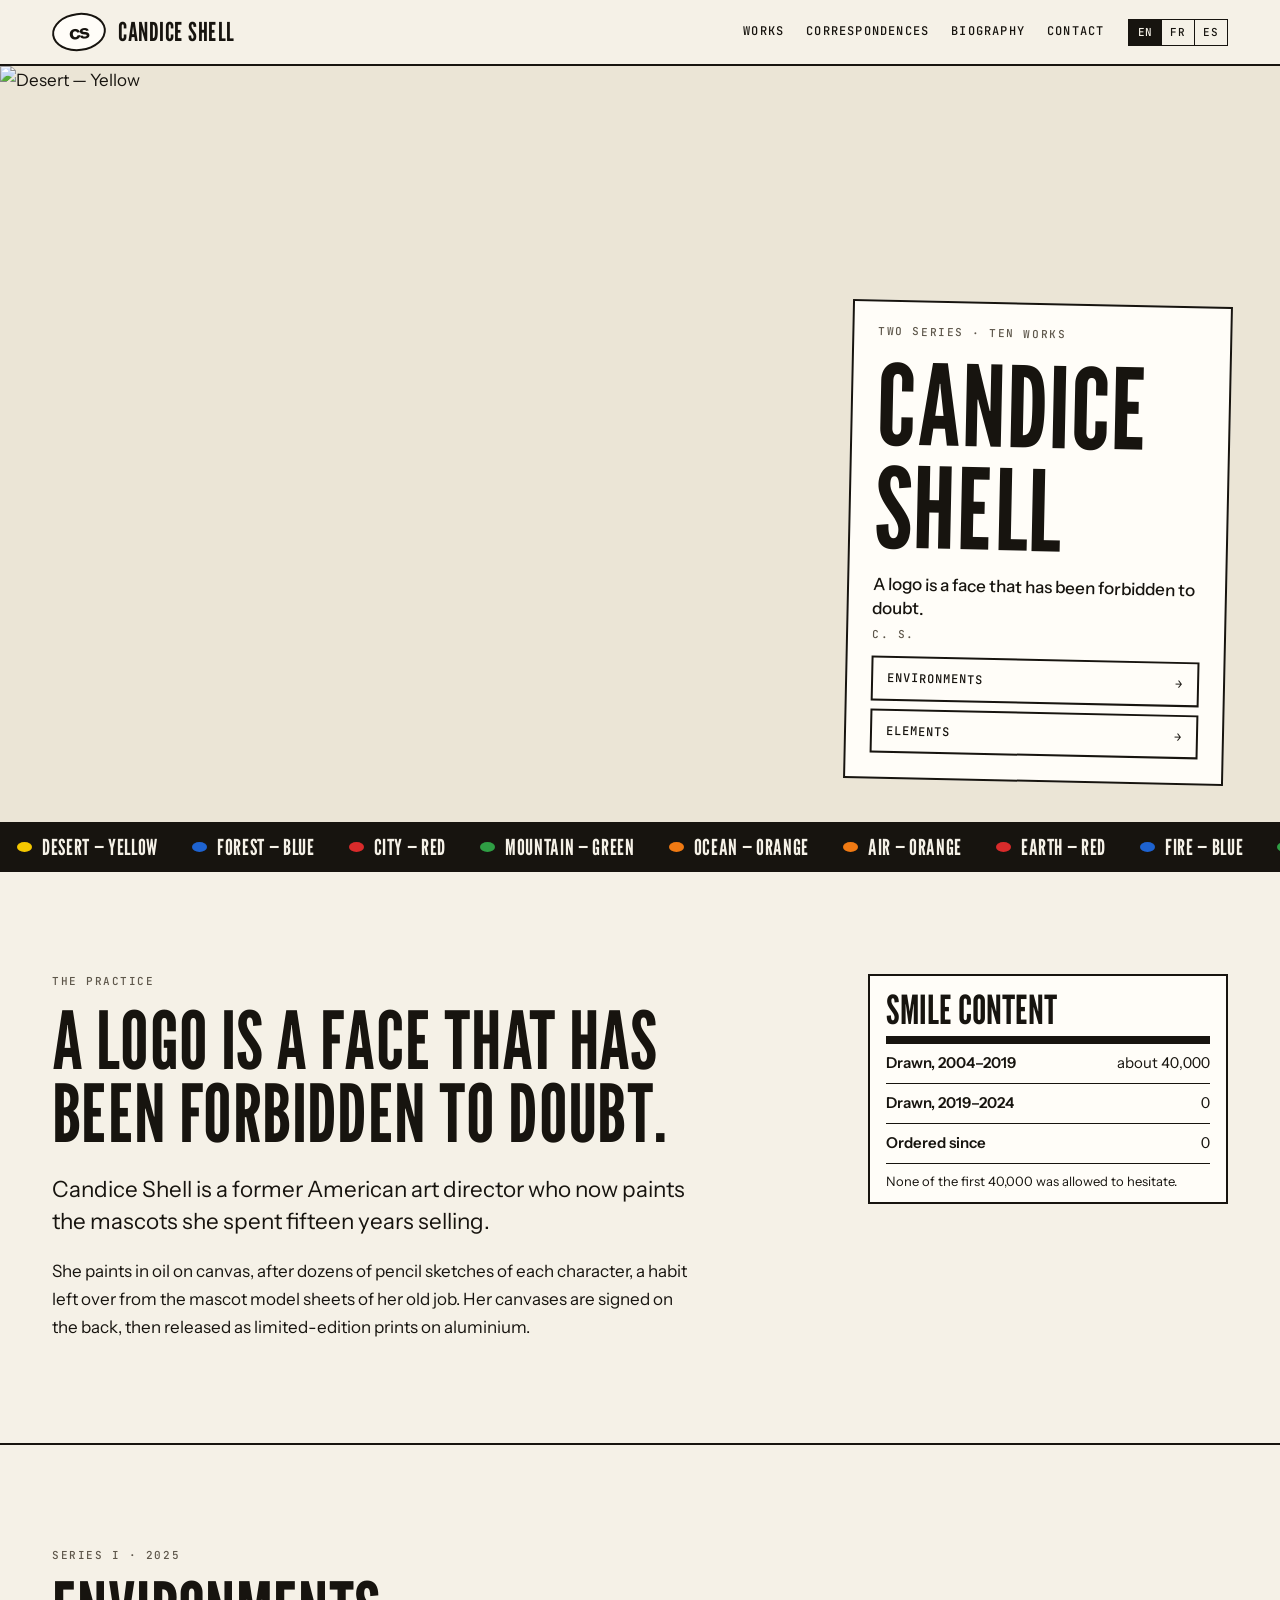
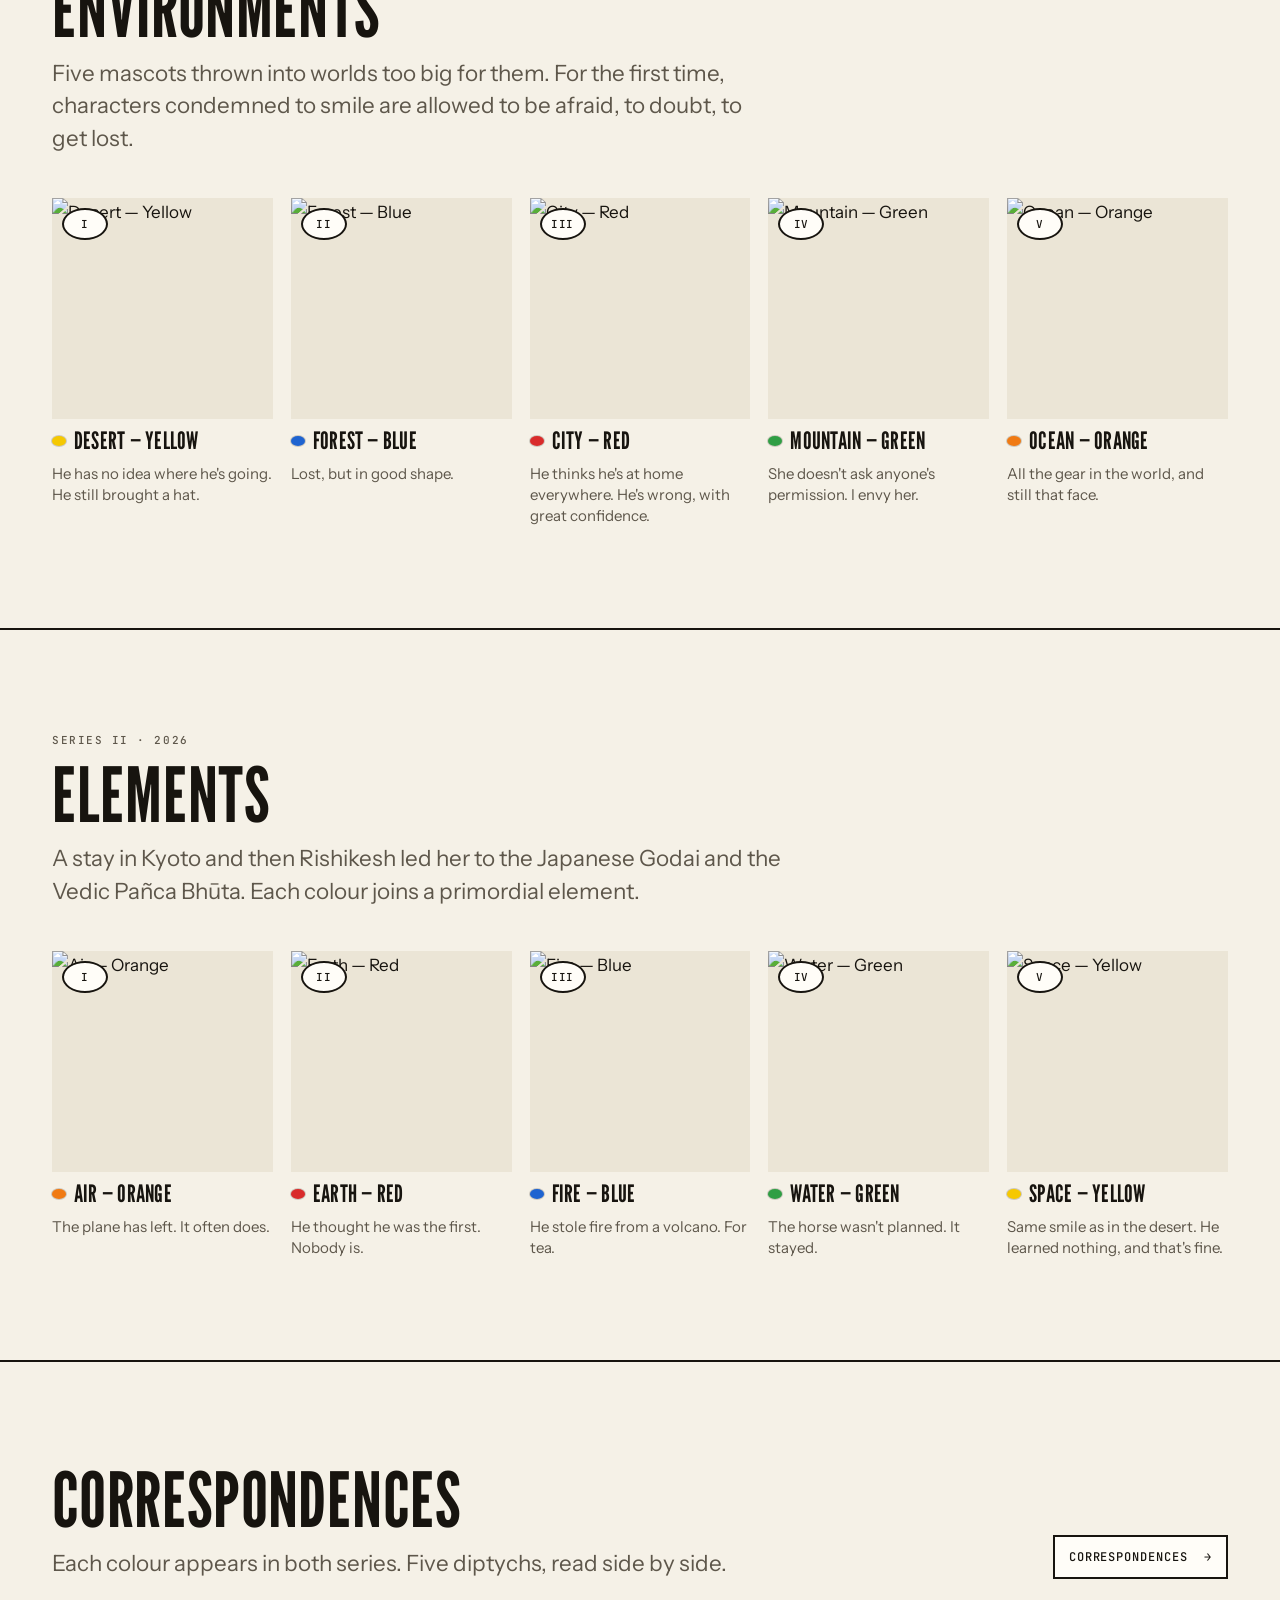
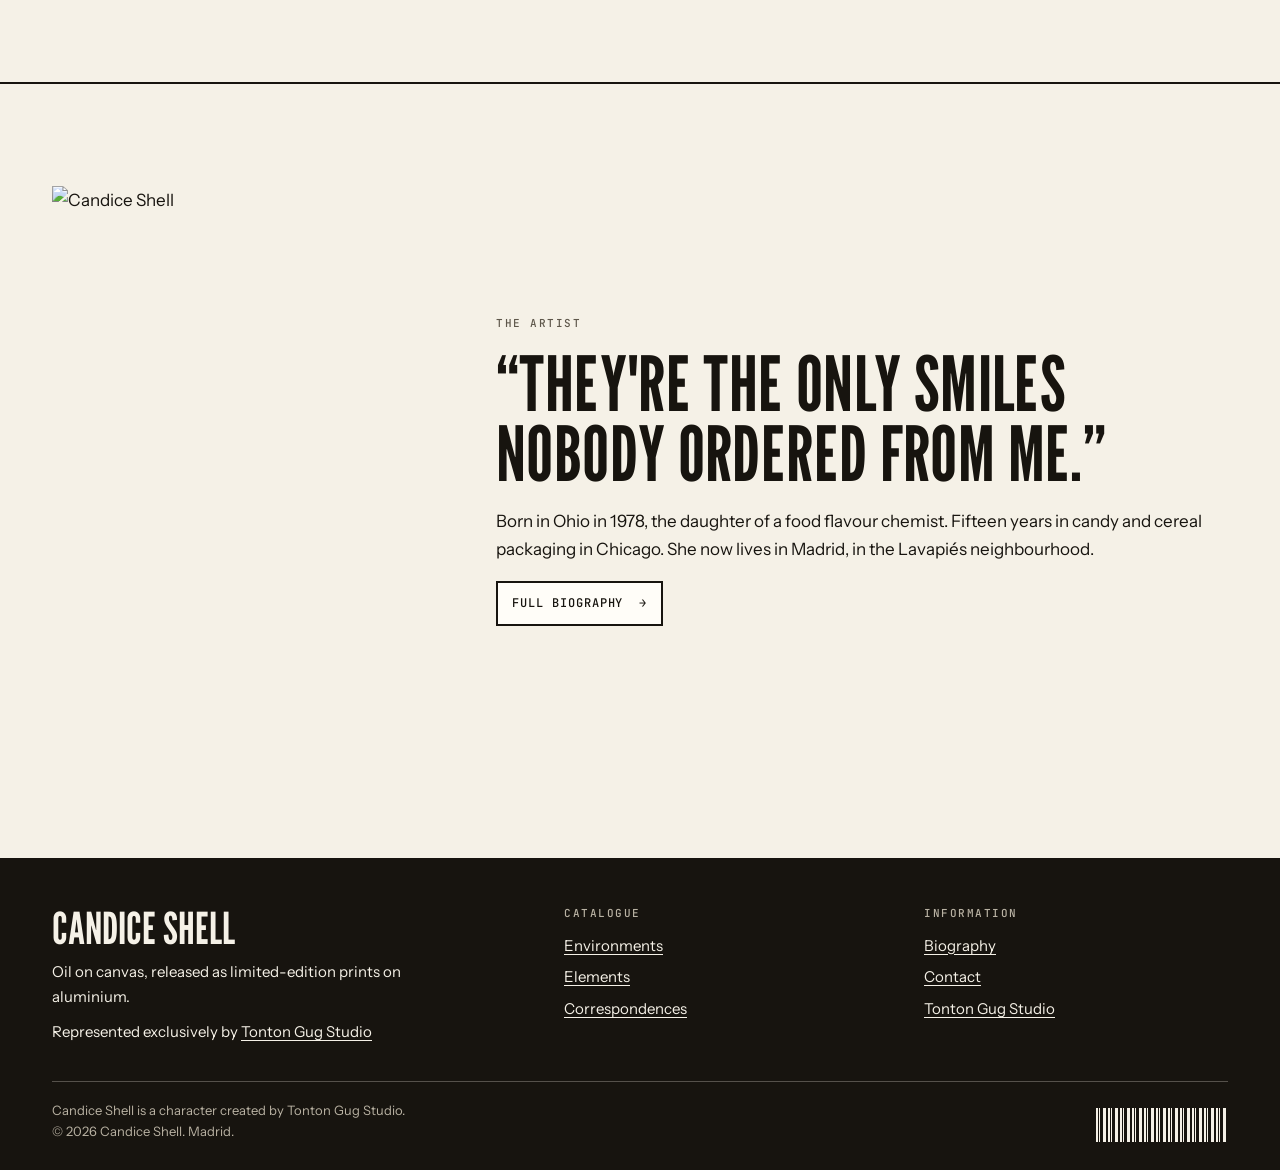
==== index.html @ 11816921 "Add Candice Shell site: pages, styles, translations" ====
<!doctype html>
<html lang="en" data-title="site.name">
<head>
<meta charset="utf-8">
<meta name="viewport" content="width=device-width, initial-scale=1, viewport-fit=cover">
<meta name="claude:viewport-fit-sides" content="cover">
<title>Candice Shell</title>
<meta name="description" content="Candice Shell is a former American art director who now paints the mascots she spent fifteen years selling.">
<link rel="canonical" href="https://candice-shell.vercel.app/">
<meta property="og:type" content="website">
<meta property="og:url" content="https://candice-shell.vercel.app/">
<meta property="og:site_name" content="Candice Shell">
<meta property="og:title" content="Candice Shell">
<meta property="og:description" content="Candice Shell is a former American art director who now paints the mascots she spent fifteen years selling.">
<meta property="og:image" content="https://candice-shell.vercel.app/assets/works/desert.jpg">
<meta name="twitter:card" content="summary_large_image">
<link rel="icon" href="assets/favicon.svg" type="image/svg+xml">
<link rel="preconnect" href="https://fonts.googleapis.com">
<link rel="preconnect" href="https://fonts.gstatic.com" crossorigin>
<link rel="stylesheet" href="https://fonts.googleapis.com/css2?family=League+Gothic&family=Instrument+Sans:wght@400;500;600;700&family=Newsreader:ital,opsz,wght@1,6..72,400&family=JetBrains+Mono:wght@500&display=swap">
<link rel="stylesheet" href="site.css">
</head>
<body>
<header class="top"><div class="wrap top-in">
  <a class="brand" href="index.html"><span class="seal">cs</span><span class="brand-name">Candice Shell</span></a>
  <button class="menu-btn" type="button" aria-expanded="false" data-t="nav.menu">Menu</button>
  <nav class="nav" aria-label="Main">
    <a href="works.html" data-t="nav.works">Works</a>
    <a href="correspondences.html" data-t="nav.corr">Correspondences</a>
    <a href="biography.html" data-t="nav.bio">Biography</a>
    <a href="contact.html" data-t="nav.contact">Contact</a>
  </nav>
  <div class="langs" role="group" aria-label="Language">
    <button type="button" data-lang="en" aria-pressed="true">EN</button><button type="button" data-lang="fr" aria-pressed="false">FR</button><button type="button" data-lang="es" aria-pressed="false">ES</button>
  </div>
</div></header>
<main>
<section class="hero">
  <img class="hero-art" src="assets/works/desert.jpg" alt="Desert — Yellow" width="1600" height="1600">
  <div class="hero-label">
    <p class="label" data-t="home.kicker">Two series · ten works</p>
    <h1 class="display hero-name">Candice Shell</h1>
    <blockquote class="hero-quote" style="margin:0"><span id="hero-quote">I spent fifteen years drawing them a smile. The least I owed them was a fear.</span><footer>C. S.</footer></blockquote>
    <div class="hero-links">
      <a class="btn" href="#series-1"><span><span data-t="s1.name">Environments</span></span><span aria-hidden="true">→</span></a>
      <a class="btn" href="#series-2"><span><span data-t="s2.name">Elements</span></span><span aria-hidden="true">→</span></a>
    </div>
  </div>
</section>
<div class="strip" aria-hidden="true"><div class="strip-run"><div class="strip-set"><span style="--c:var(--yellow)"><i></i><b data-t="w.desert.t" style="font-weight:400">Desert — Yellow</b></span><span style="--c:var(--blue)"><i></i><b data-t="w.forest.t" style="font-weight:400">Forest — Blue</b></span><span style="--c:var(--red)"><i></i><b data-t="w.city.t" style="font-weight:400">City — Red</b></span><span style="--c:var(--green)"><i></i><b data-t="w.mountain.t" style="font-weight:400">Mountain — Green</b></span><span style="--c:var(--orange)"><i></i><b data-t="w.ocean.t" style="font-weight:400">Ocean — Orange</b></span><span style="--c:var(--orange)"><i></i><b data-t="w.air.t" style="font-weight:400">Air — Orange</b></span><span style="--c:var(--red)"><i></i><b data-t="w.earth.t" style="font-weight:400">Earth — Red</b></span><span style="--c:var(--blue)"><i></i><b data-t="w.fire.t" style="font-weight:400">Fire — Blue</b></span><span style="--c:var(--green)"><i></i><b data-t="w.water.t" style="font-weight:400">Water — Green</b></span><span style="--c:var(--yellow)"><i></i><b data-t="w.space.t" style="font-weight:400">Space — Yellow</b></span></div><div class="strip-set"><span style="--c:var(--yellow)"><i></i><b data-t="w.desert.t" style="font-weight:400">Desert — Yellow</b></span><span style="--c:var(--blue)"><i></i><b data-t="w.forest.t" style="font-weight:400">Forest — Blue</b></span><span style="--c:var(--red)"><i></i><b data-t="w.city.t" style="font-weight:400">City — Red</b></span><span style="--c:var(--green)"><i></i><b data-t="w.mountain.t" style="font-weight:400">Mountain — Green</b></span><span style="--c:var(--orange)"><i></i><b data-t="w.ocean.t" style="font-weight:400">Ocean — Orange</b></span><span style="--c:var(--orange)"><i></i><b data-t="w.air.t" style="font-weight:400">Air — Orange</b></span><span style="--c:var(--red)"><i></i><b data-t="w.earth.t" style="font-weight:400">Earth — Red</b></span><span style="--c:var(--blue)"><i></i><b data-t="w.fire.t" style="font-weight:400">Fire — Blue</b></span><span style="--c:var(--green)"><i></i><b data-t="w.water.t" style="font-weight:400">Water — Green</b></span><span style="--c:var(--yellow)"><i></i><b data-t="w.space.t" style="font-weight:400">Space — Yellow</b></span></div></div></div>
<section class="band"><div class="wrap statement">
  <div>
    <p class="label" data-t="home.practice">The practice</p>
    <blockquote class="display" style="margin-top:14px"><span data-t="q2">A logo is a face that has been forbidden to doubt.</span></blockquote>
    <div class="prose"><p class="lead" data-t="home.lead">Candice Shell is a former American art director who now paints the mascots she spent fifteen years selling.</p><p data-t="home.practice.text">She paints in oil on canvas, after dozens of pencil sketches of each character, a habit left over from the mascot model sheets of her old job. Her canvases are signed on the back, then released as limited-edition prints on aluminium.</p></div>
  </div>
  <aside class="panel">
    <p class="panel-title" data-t="panel.smile">Smile content</p>
    <dl>
      <div><dt data-t="panel.r1">Drawn, 2004–2019</dt><dd data-t="panel.r1v">about 40,000</dd></div>
      <div><dt data-t="panel.r2">Drawn, 2019–2024</dt><dd>0</dd></div>
      <div><dt data-t="panel.r3">Ordered since</dt><dd>0</dd></div>
    </dl>
    <p class="panel-note" data-t="panel.note">None of the first 40,000 was allowed to hesitate.</p>
  </aside>
</div></section>
<section class="band" id="series-1"><div class="wrap">
  <div class="head"><p class="label" data-t="s1.tag">Series I · 2025</p><h2 class="display h2" data-t="s1.name">Environments</h2><p class="lead" data-t="s1.text">Five mascots thrown into worlds too big for them. For the first time, characters condemned to smile are allowed to be afraid, to doubt, to get lost.</p></div>
  <div class="grid5"><a class="card" href="work-desert.html" style="--c:var(--yellow)">
  <div class="card-art"><img src="assets/works/desert-800.jpg" alt="Desert — Yellow" width="800" height="800" loading="lazy"><span class="num">I</span></div>
  <div class="card-title"><i class="pip"></i><span data-t="w.desert.t">Desert — Yellow</span></div>
  <p class="card-line" data-t="w.desert.cs">He has no idea where he's going. He still brought a hat.</p>
</a><a class="card" href="work-forest.html" style="--c:var(--blue)">
  <div class="card-art"><img src="assets/works/forest-800.jpg" alt="Forest — Blue" width="800" height="800" loading="lazy"><span class="num">II</span></div>
  <div class="card-title"><i class="pip"></i><span data-t="w.forest.t">Forest — Blue</span></div>
  <p class="card-line" data-t="w.forest.cs">Lost, but in good shape.</p>
</a><a class="card" href="work-city.html" style="--c:var(--red)">
  <div class="card-art"><img src="assets/works/city-800.jpg" alt="City — Red" width="800" height="800" loading="lazy"><span class="num">III</span></div>
  <div class="card-title"><i class="pip"></i><span data-t="w.city.t">City — Red</span></div>
  <p class="card-line" data-t="w.city.cs">He thinks he's at home everywhere. He's wrong, with great confidence.</p>
</a><a class="card" href="work-mountain.html" style="--c:var(--green)">
  <div class="card-art"><img src="assets/works/mountain-800.jpg" alt="Mountain — Green" width="800" height="800" loading="lazy"><span class="num">IV</span></div>
  <div class="card-title"><i class="pip"></i><span data-t="w.mountain.t">Mountain — Green</span></div>
  <p class="card-line" data-t="w.mountain.cs">She doesn't ask anyone's permission. I envy her.</p>
</a><a class="card" href="work-ocean.html" style="--c:var(--orange)">
  <div class="card-art"><img src="assets/works/ocean-800.jpg" alt="Ocean — Orange" width="800" height="800" loading="lazy"><span class="num">V</span></div>
  <div class="card-title"><i class="pip"></i><span data-t="w.ocean.t">Ocean — Orange</span></div>
  <p class="card-line" data-t="w.ocean.cs">All the gear in the world, and still that face.</p>
</a></div>
</div></section>
<section class="band" id="series-2"><div class="wrap">
  <div class="head"><p class="label" data-t="s2.tag">Series II · 2026</p><h2 class="display h2" data-t="s2.name">Elements</h2><p class="lead" data-t="s2.text">A stay in Kyoto and then Rishikesh led her to the Japanese Godai and the Vedic Pañca Bhūta. Each colour joins a primordial element.</p></div>
  <div class="grid5"><a class="card" href="work-air.html" style="--c:var(--orange)">
  <div class="card-art"><img src="assets/works/air-800.jpg" alt="Air — Orange" width="800" height="800" loading="lazy"><span class="num">I</span></div>
  <div class="card-title"><i class="pip"></i><span data-t="w.air.t">Air — Orange</span></div>
  <p class="card-line" data-t="w.air.cs">The plane has left. It often does.</p>
</a><a class="card" href="work-earth.html" style="--c:var(--red)">
  <div class="card-art"><img src="assets/works/earth-800.jpg" alt="Earth — Red" width="800" height="800" loading="lazy"><span class="num">II</span></div>
  <div class="card-title"><i class="pip"></i><span data-t="w.earth.t">Earth — Red</span></div>
  <p class="card-line" data-t="w.earth.cs">He thought he was the first. Nobody is.</p>
</a><a class="card" href="work-fire.html" style="--c:var(--blue)">
  <div class="card-art"><img src="assets/works/fire-800.jpg" alt="Fire — Blue" width="800" height="800" loading="lazy"><span class="num">III</span></div>
  <div class="card-title"><i class="pip"></i><span data-t="w.fire.t">Fire — Blue</span></div>
  <p class="card-line" data-t="w.fire.cs">He stole fire from a volcano. For tea.</p>
</a><a class="card" href="work-water.html" style="--c:var(--green)">
  <div class="card-art"><img src="assets/works/water-800.jpg" alt="Water — Green" width="800" height="800" loading="lazy"><span class="num">IV</span></div>
  <div class="card-title"><i class="pip"></i><span data-t="w.water.t">Water — Green</span></div>
  <p class="card-line" data-t="w.water.cs">The horse wasn't planned. It stayed.</p>
</a><a class="card" href="work-space.html" style="--c:var(--yellow)">
  <div class="card-art"><img src="assets/works/space-800.jpg" alt="Space — Yellow" width="800" height="800" loading="lazy"><span class="num">V</span></div>
  <div class="card-title"><i class="pip"></i><span data-t="w.space.t">Space — Yellow</span></div>
  <p class="card-line" data-t="w.space.cs">Same smile as in the desert. He learned nothing, and that's fine.</p>
</a></div>
</div></section>
<section class="band"><div class="wrap head-row">
  <div class="head" style="margin:0"><h2 class="display h2" data-t="nav.corr">Correspondences</h2><p class="lead" data-t="home.corr">Each colour appears in both series. Five diptychs, read side by side.</p></div>
  <a class="btn btn-inline" href="correspondences.html"><span><span data-t="nav.corr">Correspondences</span></span><span aria-hidden="true">→</span></a>
</div></section>
<section class="band"><div class="wrap artist">
  <img src="assets/portrait.jpg" alt="Candice Shell" width="590" height="885" loading="lazy">
  <div class="artist-text">
    <p class="label" data-t="home.artist">The artist</p>
    <p class="display h2" data-t="home.artist.q">“They're the only smiles nobody ordered from me.”</p>
    <p data-t="home.artist.text">Born in Ohio in 1978, the daughter of a food flavour chemist. Fifteen years in candy and cereal packaging in Chicago. She now lives in Madrid, in the Lavapiés neighbourhood.</p>
    <a class="btn btn-inline" href="biography.html"><span><span data-t="home.artist.cta">Full biography</span></span><span aria-hidden="true">→</span></a>
  </div>
</div></section>
</main>
<footer class="foot"><div class="wrap">
  <div class="foot-grid">
    <div>
      <div class="foot-name">Candice Shell</div>
      <p class="foot-rep" data-t="foot.line">Oil on canvas, released as limited-edition prints on aluminium.</p>
      <p class="foot-rep"><span data-t="foot.rep">Represented exclusively by</span> <a href="https://tonton-gug-studio.vercel.app/arts.html">Tonton Gug Studio</a></p>
    </div>
    <div><p class="label" data-t="foot.cat">Catalogue</p><ul><li><a href="works.html#series-1"><span data-t="s1.name">Environments</span></a></li><li><a href="works.html#series-2"><span data-t="s2.name">Elements</span></a></li><li><a href="correspondences.html"><span data-t="nav.corr">Correspondences</span></a></li></ul></div>
    <div><p class="label" data-t="foot.info">Information</p><ul><li><a href="biography.html"><span data-t="nav.bio">Biography</span></a></li><li><a href="contact.html"><span data-t="nav.contact">Contact</span></a></li><li><a href="https://tonton-gug-studio.vercel.app">Tonton Gug Studio</a></li></ul></div>
  </div>
  <div class="foot-base">
    <div><p data-t="foot.fiction">Candice Shell is a character created by Tonton Gug Studio.</p><p data-t="foot.rights">© 2026 Candice Shell. Madrid.</p></div>
    <div class="barcode" aria-hidden="true"></div>
  </div>
</div></footer>

<script src="i18n.js"></script>
<script src="site.js"></script>
</body>
</html>
---- site.css ----
/* Candice Shell — a confectionery wrapper turned inside out.
   Same skeleton as the Zabieru Fōkon site (hero, running strip, statement, series,
   artist, wall label, prev/next); the surface is packaging instead of brushed metal.
   Deliberately single-theme: the off-white wrapper is the concept. */
:root {
  color-scheme: light;
  --paper: #f5f1e7;
  --paper-2: #ebe5d6;
  --white: #fffdf8;
  --ink: #17140f;
  --ink-2: #5e574b;
  --rule: #17140f;
  --hair: rgba(23, 20, 15, .18);
  --on-ink: #f5f1e7;
  --on-ink-2: #b9b2a3;
  --yellow: #f5c800;
  --blue: #1e63d0;
  --red: #d92b2b;
  --green: #2f9e44;
  --orange: #f07a13;
  --display: "League Gothic", "Arial Narrow", Impact, sans-serif;
  --body: "Instrument Sans", "Helvetica Neue", Arial, sans-serif;
  --voice: "Newsreader", Georgia, "Times New Roman", serif;
  --mono: "JetBrains Mono", ui-monospace, Menlo, Consolas, monospace;
  --gutter-l: max(16px, env(safe-area-inset-left, 0px));
  --gutter-r: max(16px, env(safe-area-inset-right, 0px));
}
* , *::before, *::after { box-sizing: border-box; }
html { -webkit-text-size-adjust: 100%; }
body {
  margin: 0; background: var(--paper); color: var(--ink);
  font: 400 1.0625rem/1.65 var(--body);
  -webkit-font-smoothing: antialiased; overflow-x: hidden;
}
body::before {
  content: ""; position: fixed; inset: 0 0 auto; z-index: 10;
  height: env(safe-area-inset-top, 0px); background: var(--paper);
}
img { display: block; max-width: 100%; height: auto; }
a { color: inherit; }
h1, h2, h3, p, figure, ul, ol, dl, dd { margin: 0; padding: 0; }
ul, ol { list-style: none; }
button { font: inherit; color: inherit; background: none; border: 0; cursor: pointer; padding: 0; }
:focus-visible { outline: 2px solid var(--ink); outline-offset: 3px; }
::selection { background: var(--yellow); color: var(--ink); }

.wrap { max-width: 1240px; margin-inline: auto; padding-left: var(--gutter-l); padding-right: var(--gutter-r); }
.narrow { max-width: 720px; }
@media (min-width: 720px) { :root { --gutter-l: max(32px, env(safe-area-inset-left, 0px)); --gutter-r: max(32px, env(safe-area-inset-right, 0px)); } }

/* type */
.label { font: 500 .6875rem/1.4 var(--mono); letter-spacing: .14em; text-transform: uppercase; color: var(--ink-2); }
.display {
  font-family: var(--display); font-weight: 400; text-transform: uppercase;
  line-height: .92; letter-spacing: .005em; text-wrap: balance;
}
.h1 { font-size: clamp(3.75rem, 11vw, 8.5rem); }
.h2 { font-size: clamp(2.75rem, 6vw, 4.75rem); }
.h3 { font-size: 1.75rem; line-height: 1; }
.lead { font-size: clamp(1.15rem, 2vw, 1.4rem); line-height: 1.45; max-width: 34em; text-wrap: pretty; }
.prose { max-width: 38em; display: grid; gap: 1.1em; }
/* the two voices never share a block */
.gallery-voice { font-family: var(--voice); font-style: italic; font-size: 1.125rem; line-height: 1.6; color: var(--ink); }
.gallery-voice em { font-style: normal; }
.candice-voice { font-family: var(--body); font-style: normal; font-weight: 500; }

/* header */
.top {
  position: sticky; top: env(safe-area-inset-top, 0px); z-index: 20;
  background: var(--paper); border-bottom: 2px solid var(--rule);
}
.top-in { display: flex; align-items: center; gap: 24px; min-height: 64px; }
.brand { display: inline-flex; align-items: center; gap: 12px; text-decoration: none; margin-right: auto; }
.seal {
  display: inline-grid; place-items: center; flex: none;
  width: 54px; height: 38px; border-radius: 50%;
  background: var(--white); border: 2px solid var(--ink); color: var(--ink);
  font: 700 1.25rem/1 var(--body); letter-spacing: -.03em; transform: rotate(-7deg);
}
.brand-name { font: 400 1.625rem/1 var(--display); text-transform: uppercase; letter-spacing: .02em; }
.nav { display: flex; gap: 22px; }
.nav a {
  font: 500 .75rem/1 var(--mono); letter-spacing: .1em; text-transform: uppercase;
  text-decoration: none; padding-block: 8px; border-bottom: 2px solid transparent;
}
.nav a:hover, .nav a[aria-current="page"] { border-bottom-color: var(--ink); }
.langs { display: flex; border: 1.5px solid var(--ink); }
.langs button { font: 500 .6875rem/1 var(--mono); letter-spacing: .08em; padding: 7px 8px; min-width: 32px; }
.langs button + button { border-left: 1.5px solid var(--ink); }
.langs button[aria-pressed="true"] { background: var(--ink); color: var(--paper); }
.menu-btn { display: none; font: 500 .75rem/1 var(--mono); letter-spacing: .1em; text-transform: uppercase; padding: 10px 0; }
@media (max-width: 860px) {
  .top-in { gap: 14px; }
  .menu-btn { display: block; }
  .nav {
    display: none; position: absolute; left: 0; right: 0; top: 100%;
    flex-direction: column; gap: 0; background: var(--paper);
    border-bottom: 2px solid var(--rule);
    padding-left: var(--gutter-l); padding-right: var(--gutter-r);
  }
  .nav.open { display: flex; }
  .nav a { padding-block: 16px; border-bottom: 1px solid var(--hair); }
  .nav a:last-child { border-bottom: 0; }
}
@media (max-width: 400px) { .brand-name { font-size: 1.375rem; } .seal { width: 46px; height: 32px; font-size: 1.05rem; } }
@media (max-width: 345px) { .brand-name { display: none; } }

/* hero: one work, full bleed, with a label stuck on it */
.hero { position: relative; border-bottom: 2px solid var(--rule); background: var(--paper-2); }
.hero-art { display: block; width: 100%; aspect-ratio: 1 / 1; object-fit: cover; object-position: 50% 42%; }
.hero-label {
  background: var(--white); border-top: 2px solid var(--rule);
  padding: 22px var(--gutter-r) 26px var(--gutter-l); display: grid; gap: 14px;
}
.hero-name { font-size: clamp(4.5rem, 21vw, 8.75rem); }
.hero-quote { font-family: var(--body); font-weight: 500; font-size: 1.0625rem; line-height: 1.4; min-height: 2.8em; }
.hero-quote footer { font: 500 .6875rem/1.4 var(--mono); letter-spacing: .14em; color: var(--ink-2); margin-top: 6px; }
.hero-links { display: grid; gap: 8px; }
@media (min-width: 900px) {
  .hero-art { aspect-ratio: auto; height: min(84vh, 820px); min-height: 620px; object-position: 50% 52%; }
  .hero-label {
    position: absolute; right: max(32px, calc((100vw - 1240px) / 2 + 32px)); bottom: 40px;
    width: 380px; border: 2px solid var(--rule); padding: 22px 24px 24px;
    transform: rotate(1.2deg);
  }
  .hero-name { font-size: 7rem; }
}

.btn {
  display: flex; justify-content: space-between; align-items: center; gap: 16px;
  font: 500 .75rem/1.2 var(--mono); letter-spacing: .08em; text-transform: uppercase; text-decoration: none;
  padding: 13px 14px; border: 2px solid var(--ink); background: var(--white); color: var(--ink);
  transition: background .15s, color .15s; text-align: left;
}
.btn:hover { background: var(--ink); color: var(--paper); }
.btn-inline { display: inline-flex; }

/* running strip */
.strip { background: var(--ink); color: var(--on-ink); overflow: hidden; border-bottom: 2px solid var(--rule); }
.strip-run { display: flex; width: max-content; animation: run 70s linear infinite; }
.strip-set { display: flex; gap: 34px; padding: 12px 17px; white-space: nowrap; }
.strip-set span { display: inline-flex; align-items: center; gap: 10px; font: 400 1.375rem/1 var(--display); text-transform: uppercase; letter-spacing: .03em; }
.strip-set i { width: 15px; height: 10px; border-radius: 50%; background: var(--c); }
@keyframes run { to { transform: translateX(-50%); } }
@media (prefers-reduced-motion: reduce) { .strip-run { animation: none; } html { scroll-behavior: auto; } .card img { transition: none !important; } }

/* sections */
.band { padding-block: clamp(56px, 8vw, 104px); }
.band + .band { border-top: 2px solid var(--rule); }
.head { display: grid; gap: 12px; margin-bottom: clamp(28px, 4vw, 44px); }
.head .lead { color: var(--ink-2); }
.head-row { display: flex; justify-content: space-between; align-items: end; flex-wrap: wrap; gap: 16px 32px; }
.pagehead { padding-block: clamp(40px, 7vw, 80px) clamp(28px, 4vw, 44px); border-bottom: 2px solid var(--rule); }
.pagehead .wrap { display: grid; gap: 14px; }
.pagehead .lead { margin-top: 6px; }

/* statement + panel */
.statement { display: grid; gap: 40px; }
.statement blockquote { margin: 0 0 22px; font-size: clamp(2.75rem, 6.4vw, 5rem); }
@media (min-width: 900px) { .statement { grid-template-columns: minmax(0, 1fr) 360px; gap: 72px; align-items: start; } }

/* the nutrition panel: the one object on the site that gets a hard box */
.panel { background: var(--white); border: 2px solid var(--rule); padding: 14px 16px 12px; font-size: .9375rem; }
.panel-title { font: 400 2.5rem/.95 var(--display); text-transform: uppercase; padding-bottom: 8px; border-bottom: 8px solid var(--rule); }
.panel dl > div { display: grid; grid-template-columns: minmax(0, 1fr) auto; gap: 16px; padding-block: 7px; border-bottom: 1px solid var(--rule); align-items: baseline; }
.panel dl > div.stack { grid-template-columns: 1fr; gap: 2px; }
.panel dt { font-weight: 600; }
.panel dd { font-variant-numeric: tabular-nums; text-align: right; }
.panel .stack dd { text-align: left; }
.panel-note { font-size: .8125rem; line-height: 1.4; padding-top: 8px; }

/* cards */
.grid5 { display: grid; gap: 18px; grid-template-columns: repeat(2, minmax(0, 1fr)); }
.grid5 .card:first-child { grid-column: 1 / -1; }
@media (min-width: 1040px) { .grid5 { grid-template-columns: repeat(5, minmax(0, 1fr)); } .grid5 .card:first-child { grid-column: auto; } }
.grid-cat { display: grid; gap: 18px; grid-template-columns: repeat(2, minmax(0, 1fr)); }
.grid-cat .card:first-child { grid-column: 1 / -1; }
@media (min-width: 900px) {
  .grid-cat { grid-template-columns: repeat(6, minmax(0, 1fr)); gap: 28px 22px; }
  .grid-cat .card { grid-column: span 2; }
  .grid-cat .card:nth-child(-n+2) { grid-column: span 3; }
}
.card { display: grid; gap: 10px; align-content: start; text-decoration: none; min-width: 0; }
.card-art { position: relative; overflow: hidden; background: var(--paper-2); aspect-ratio: 1 / 1; }
.card-art img { width: 100%; height: 100%; object-fit: cover; transition: transform .5s cubic-bezier(.16, 1, .3, 1); }
.card:hover .card-art img { transform: scale(1.04); }
.num {
  position: absolute; left: 10px; top: 10px; display: grid; place-items: center;
  width: 46px; height: 32px; border-radius: 50%; background: var(--white); border: 2px solid var(--ink);
  font: 500 .6875rem/1 var(--mono); letter-spacing: .04em;
}
.card-title { display: flex; align-items: center; gap: 8px; font: 400 1.5rem/1 var(--display); text-transform: uppercase; letter-spacing: .01em; }
.pip { width: 14px; height: 10px; border-radius: 50%; background: var(--c); flex: none; box-shadow: 0 0 0 1px var(--hair); }
.card-line { font-size: .9375rem; line-height: 1.4; color: var(--ink-2); }

/* artist teaser */
.artist { display: grid; gap: 32px; align-items: center; }
.artist img { width: 100%; max-width: 420px; }
.artist-text { display: grid; gap: 18px; justify-items: start; min-width: 0; }
@media (min-width: 820px) { .artist { grid-template-columns: 380px minmax(0, 1fr); gap: 64px; } }

/* work page */
.work-top { padding-block: clamp(28px, 4vw, 44px) clamp(20px, 3vw, 28px); }
.work-top .wrap { display: grid; gap: 10px; }
.work-title { font-size: clamp(3.5rem, 10vw, 7.5rem); }
.work-sub { font: 500 .8125rem/1.4 var(--mono); letter-spacing: .08em; text-transform: uppercase; }
.field { background: color-mix(in srgb, var(--c) 26%, var(--paper)); border-block: 2px solid var(--rule); padding-block: clamp(20px, 4vw, 48px); }
.field-in { display: grid; gap: 28px; }
.plate { display: block; width: 100%; cursor: zoom-in; box-shadow: 0 1px 0 var(--hair), 0 18px 36px -22px rgba(23, 20, 15, .55); }
.plate img { width: 100%; }
.side { display: grid; gap: 14px; align-content: start; min-width: 0; }
@media (min-width: 960px) { .field-in { grid-template-columns: minmax(0, 1fr) 340px; gap: 44px; align-items: start; } }

.voices { display: grid; gap: 40px; padding-block: clamp(40px, 6vw, 72px); }
.voice-block { display: grid; gap: 10px; align-content: start; min-width: 0; }
.cs-quote { font-size: clamp(1.625rem, 3.4vw, 2.375rem); line-height: 1.2; text-wrap: balance; }
.cs-sign { font: 500 .8125rem/1 var(--mono); letter-spacing: .08em; }
@media (min-width: 900px) { .voices { grid-template-columns: minmax(0, 1.25fr) minmax(0, 1fr); gap: 72px; } }

.studio-shot { display: grid; gap: 10px; padding-bottom: clamp(40px, 6vw, 72px); }
.studio-shot button { display: block; width: fit-content; max-width: 100%; cursor: zoom-in; }
.studio-shot img { width: auto; max-width: 100%; max-height: 820px; }

.pager { display: grid; grid-template-columns: 1fr 1fr; border-top: 2px solid var(--rule); }
.pager a { display: grid; gap: 6px; padding: 18px var(--gutter-r) 20px var(--gutter-l); text-decoration: none; min-width: 0; }
.pager a:hover { background: var(--white); }
.pager a + a { border-left: 2px solid var(--rule); text-align: right; justify-items: end; }
.pager .card-title { font-size: clamp(1.25rem, 3vw, 2rem); }

/* correspondences */
.diptych { display: grid; gap: 18px; padding-block: clamp(36px, 5vw, 64px); border-bottom: 2px solid var(--rule); }
.diptych:last-child { border-bottom: 0; }
.pair { display: grid; grid-template-columns: repeat(2, minmax(0, 1fr)); gap: clamp(6px, 1.2vw, 14px); }
.pair a { position: relative; display: block; text-decoration: none; }
.pair img { width: 100%; aspect-ratio: 1 / 1; object-fit: cover; }
.pair .label { display: block; padding-top: 8px; font-size: .625rem; }
.d-text { display: grid; gap: 10px; min-width: 0; }
.d-sub { font: 500 .75rem/1.4 var(--mono); letter-spacing: .08em; text-transform: uppercase; color: var(--ink-2); }
.d-text .gallery-voice { max-width: 40em; }

/* biography */
.bio-head { display: grid; gap: 28px; align-items: start; }
.bio-head img { width: 100%; max-width: 420px; }
@media (min-width: 900px) { .bio-head { grid-template-columns: minmax(0, 1fr) 380px; gap: 72px; } .bio-side { position: sticky; top: 96px; } }
.bio-side { display: grid; gap: 10px; }
.timeline { border-top: 2px solid var(--rule); }
.timeline li { display: grid; grid-template-columns: 6.5rem minmax(0, 1fr); gap: 16px; padding-block: 11px; border-bottom: 1px solid var(--rule); align-items: baseline; }
.timeline b { font: 400 1.5rem/1 var(--display); letter-spacing: .02em; font-variant-numeric: tabular-nums; }
.gallery4 { display: grid; gap: 14px; grid-template-columns: repeat(2, minmax(0, 1fr)); align-items: stretch; }
.gallery4 button { display: block; width: 100%; height: 100%; cursor: zoom-in; }
.gallery4 img { width: 100%; height: 100%; object-fit: cover; aspect-ratio: 4 / 5; }
.gallery4 figure { display: grid; gap: 8px; grid-template-rows: 1fr auto; min-width: 0; }
@media (min-width: 900px) {
  .gallery4 { grid-template-columns: repeat(12, minmax(0, 1fr)); }
  .gallery4 figure:nth-child(1), .gallery4 figure:nth-child(4) { grid-column: span 4; }
  .gallery4 figure:nth-child(2), .gallery4 figure:nth-child(3) { grid-column: span 8; }
  .gallery4 figure:nth-child(2) img, .gallery4 figure:nth-child(3) img { aspect-ratio: auto; }
}
.back-grid { display: grid; gap: 36px; align-items: center; }
@media (min-width: 860px) { .back-grid { grid-template-columns: 360px minmax(0, 1fr); gap: 64px; } }
/* the back of a stretched canvas: drawn, the photograph does not exist yet */
.canvas-back {
  position: relative; aspect-ratio: 4 / 5; width: 100%; max-width: 360px;
  border: 20px solid #b78f5c; outline: 1px solid #8a6a41; outline-offset: -1px;
  background:
    repeating-linear-gradient(0deg, rgba(120, 96, 60, .10) 0 1px, transparent 1px 3px),
    repeating-linear-gradient(90deg, rgba(120, 96, 60, .10) 0 1px, transparent 1px 3px),
    #e6dbc4;
  display: grid; place-content: center; justify-items: center; gap: 10px; padding: 16px; text-align: center; color: var(--ink);
}
.canvas-back .seal { width: 92px; height: 62px; font-size: 2.125rem; transform: rotate(-7deg); margin-bottom: 8px; }
.canvas-back p { font: 500 .75rem/1.5 var(--mono); letter-spacing: .06em; }
.if-you { font-size: clamp(3rem, 8vw, 6rem); }

/* contact */
.contact-box { display: grid; gap: 22px; justify-items: start; }

/* footer */
.foot { background: var(--ink); color: var(--on-ink); padding-block: 48px 28px; margin-top: 0; }
.foot a { text-underline-offset: 3px; }
.foot-grid { display: grid; gap: 32px; }
@media (min-width: 820px) { .foot-grid { grid-template-columns: minmax(0, 1.5fr) 1fr 1fr; gap: 56px; } }
.foot .label { color: var(--on-ink-2); }
.foot-name { font: 400 2.75rem/1 var(--display); text-transform: uppercase; }
.foot ul { display: grid; gap: 7px; margin-top: 12px; font-size: .9375rem; }
.foot-rep { margin-top: 10px; font-size: .9375rem; max-width: 28em; }
.foot-base {
  display: flex; flex-wrap: wrap; justify-content: space-between; align-items: end; gap: 18px 32px;
  margin-top: 36px; padding-top: 18px; border-top: 1px solid rgba(245, 241, 231, .28);
  font-size: .8125rem; color: var(--on-ink-2);
}
.barcode {
  height: 34px; width: 132px; flex: none;
  background: repeating-linear-gradient(90deg, var(--on-ink) 0 2px, transparent 2px 3px, var(--on-ink) 3px 4px, transparent 4px 7px, var(--on-ink) 7px 10px, transparent 10px 12px);
}

/* lightbox */
.lb { position: fixed; inset: 0; z-index: 50; display: grid; place-items: center; background: rgba(23, 20, 15, .94); padding: 24px; }
.lb[hidden] { display: none; }
.lb img { max-width: 100%; max-height: calc(100vh - 96px); width: auto; object-fit: contain; }
.lb-close {
  position: fixed; top: calc(14px + env(safe-area-inset-top, 0px)); right: calc(14px + env(safe-area-inset-right, 0px));
  background: var(--paper); color: var(--ink); padding: 10px 12px;
  font: 500 .75rem/1 var(--mono); letter-spacing: .08em; text-transform: uppercase;
}
.lb-cap { position: fixed; left: 16px; right: 16px; bottom: calc(14px + env(safe-area-inset-bottom, 0px)); text-align: center; color: var(--on-ink); font: 500 .75rem/1.4 var(--mono); letter-spacing: .06em; }
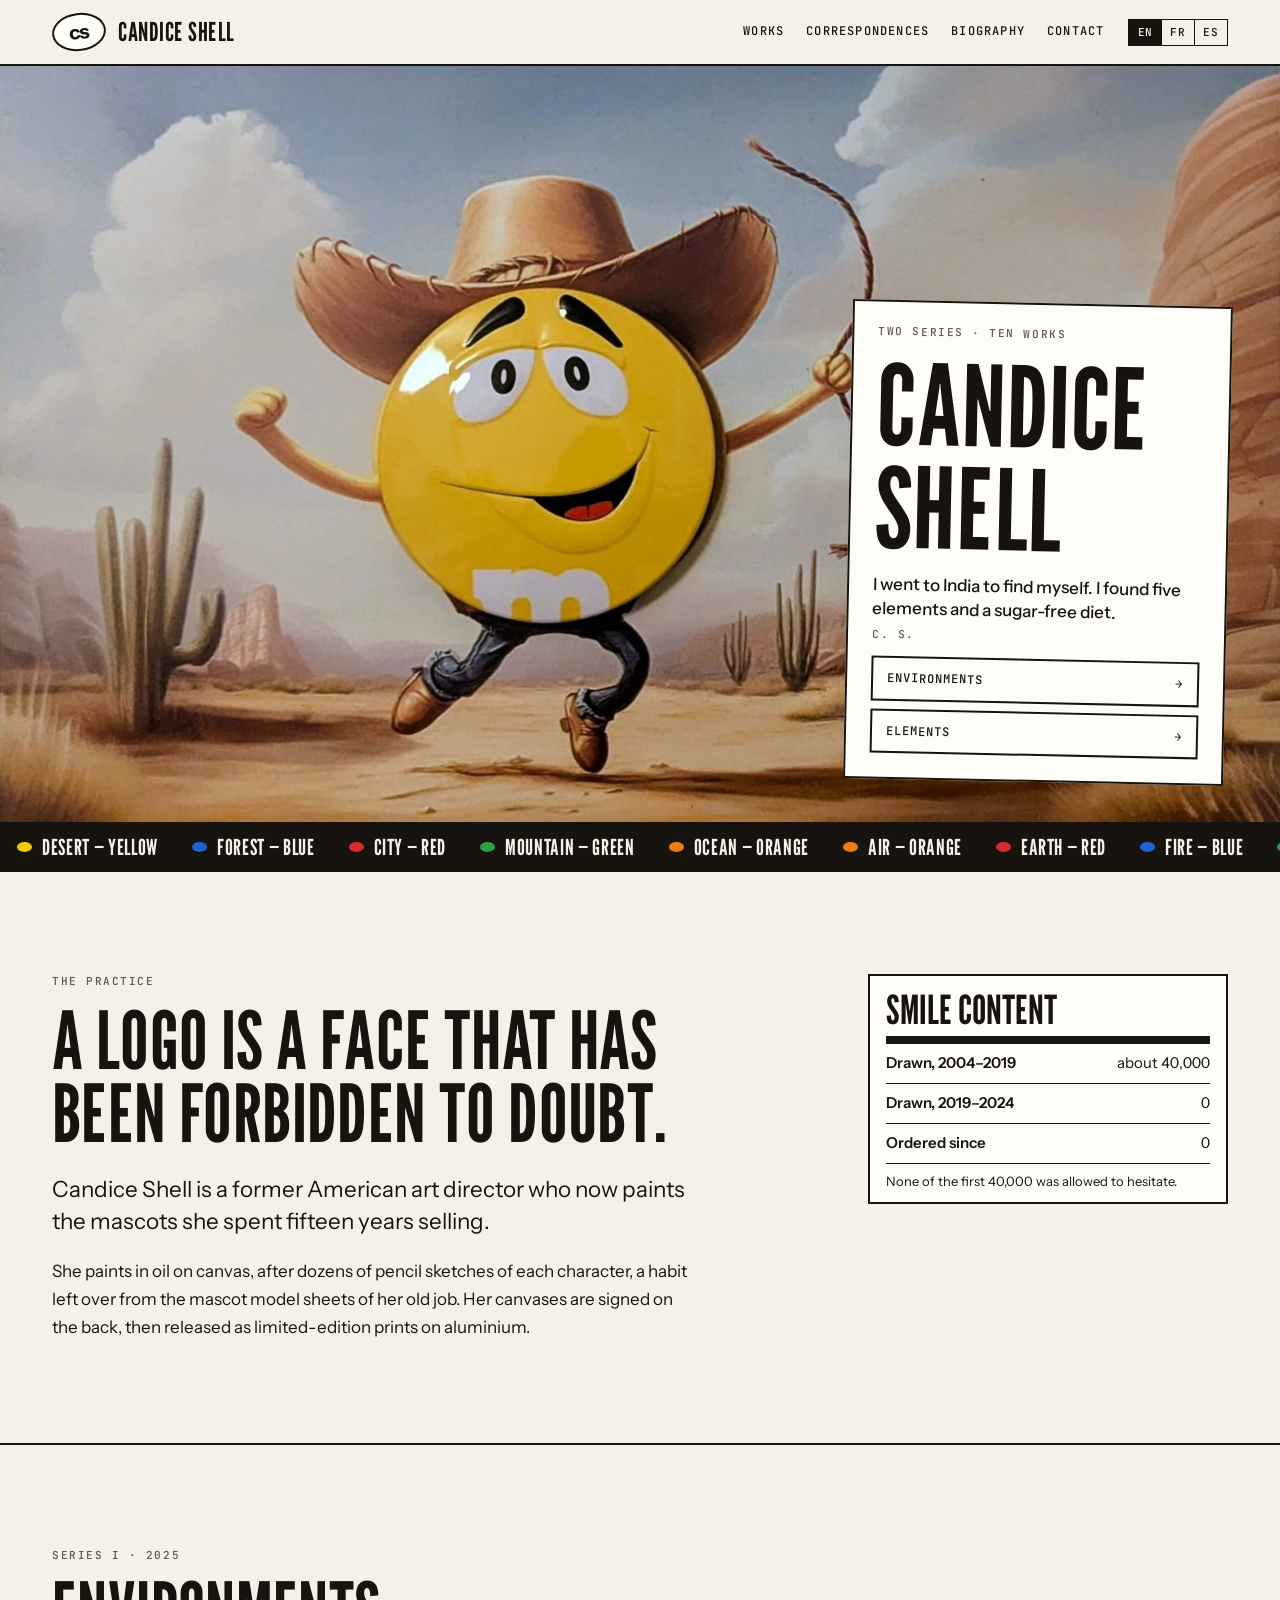
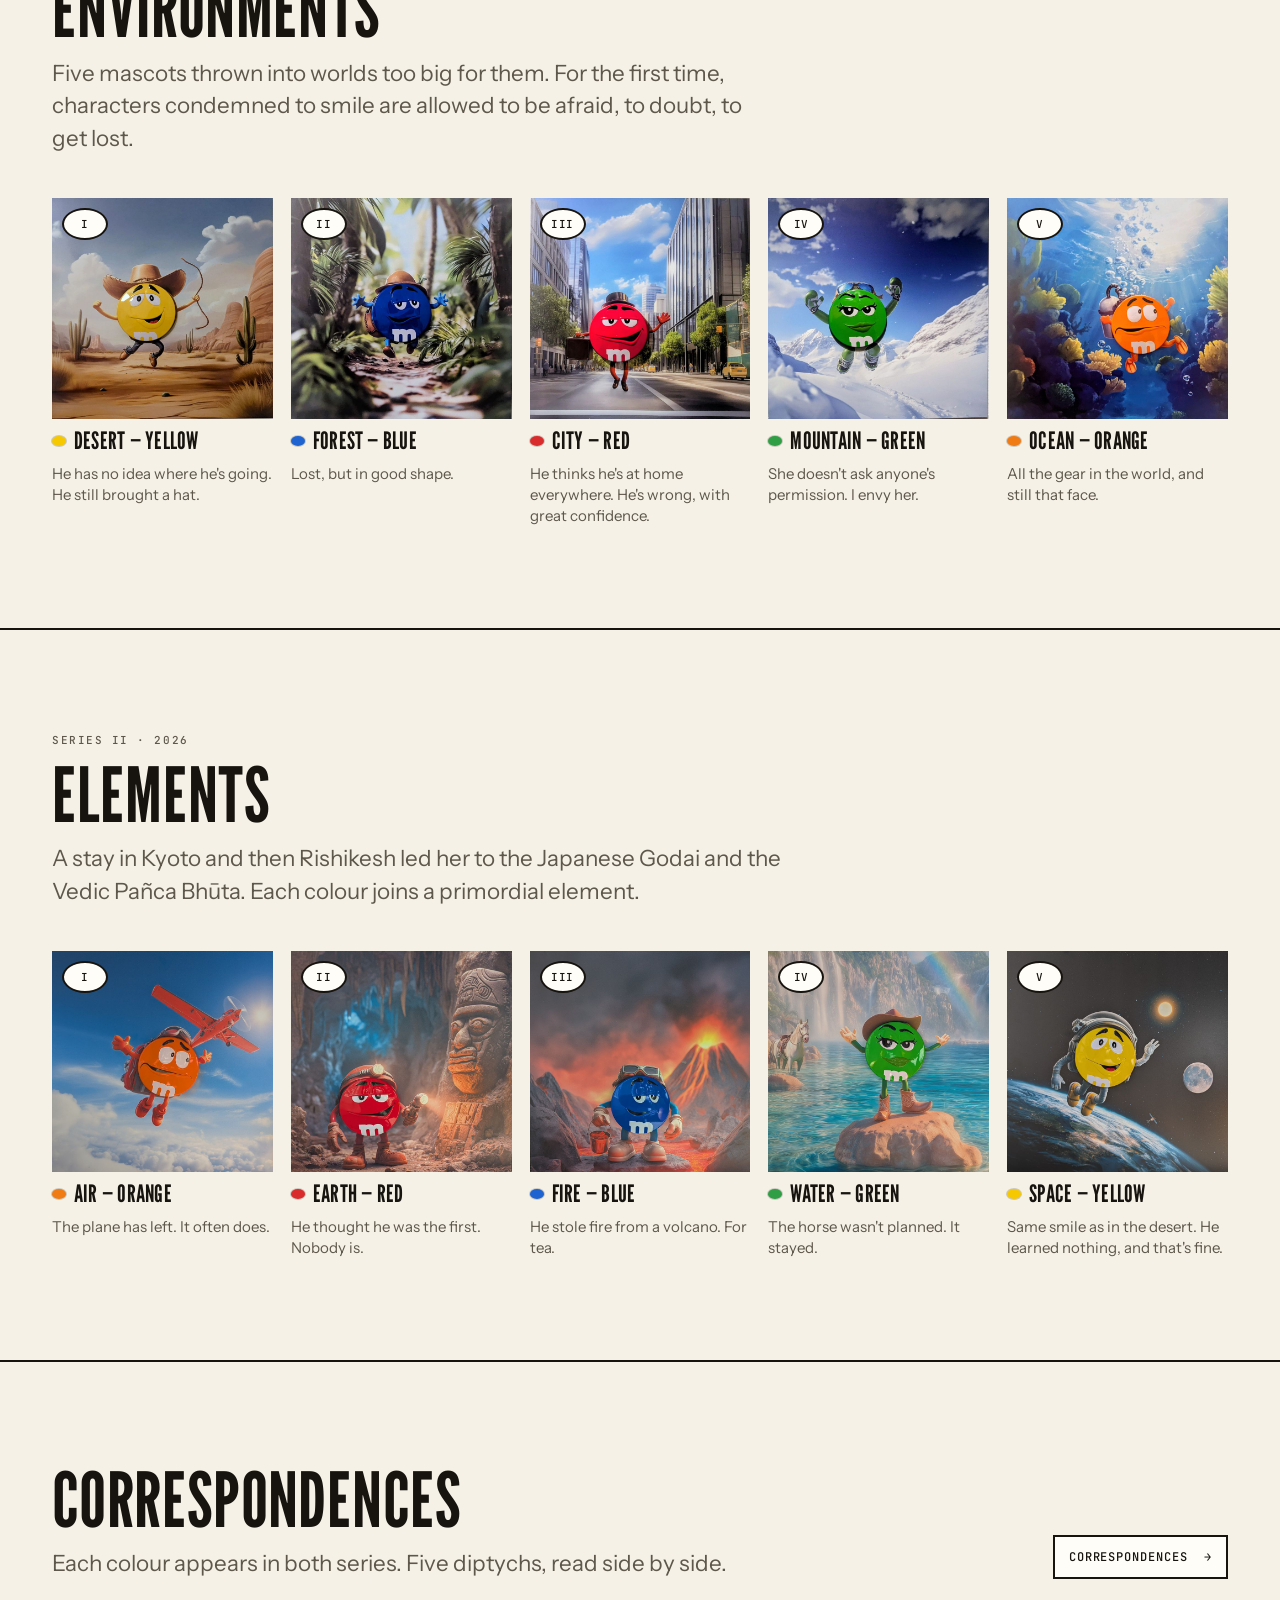
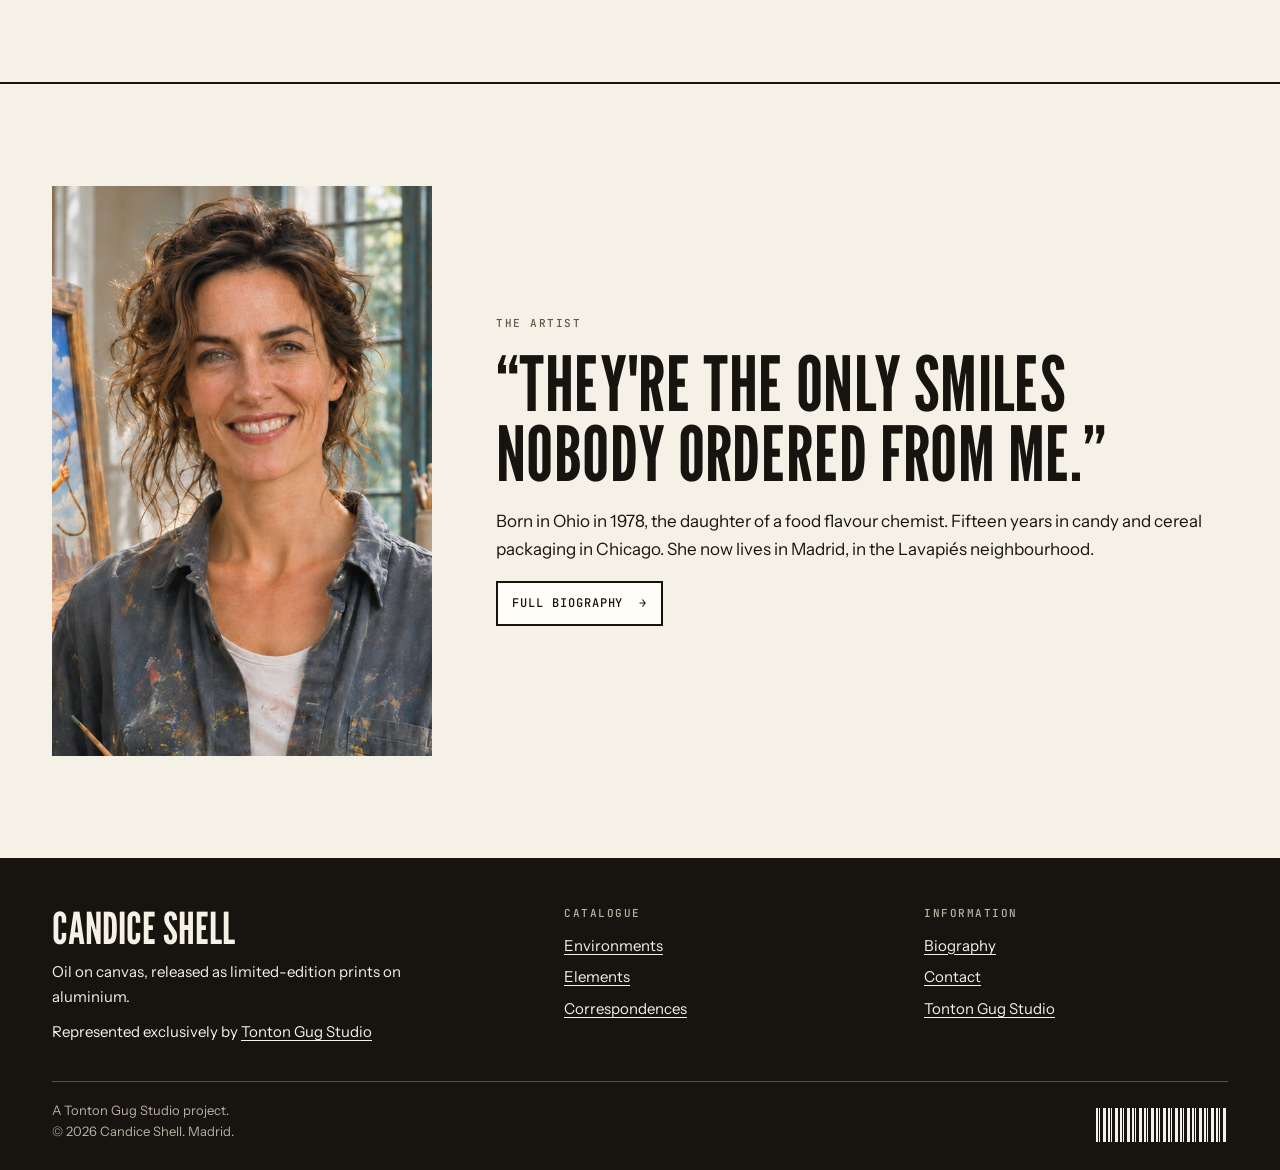
==== commit aacb0990: "Footer: A Tonton Gug Studio project" ====
--- a/index.html
+++ b/index.html
@@ -137,7 +137,7 @@
     <div><p class="label" data-t="foot.info">Information</p><ul><li><a href="biography.html"><span data-t="nav.bio">Biography</span></a></li><li><a href="contact.html"><span data-t="nav.contact">Contact</span></a></li><li><a href="https://tonton-gug-studio.vercel.app">Tonton Gug Studio</a></li></ul></div>
   </div>
   <div class="foot-base">
-    <div><p data-t="foot.fiction">Candice Shell is a character created by Tonton Gug Studio.</p><p data-t="foot.rights">© 2026 Candice Shell. Madrid.</p></div>
+    <div><p data-t="foot.fiction">A Tonton Gug Studio project.</p><p data-t="foot.rights">© 2026 Candice Shell. Madrid.</p></div>
     <div class="barcode" aria-hidden="true"></div>
   </div>
 </div></footer>
